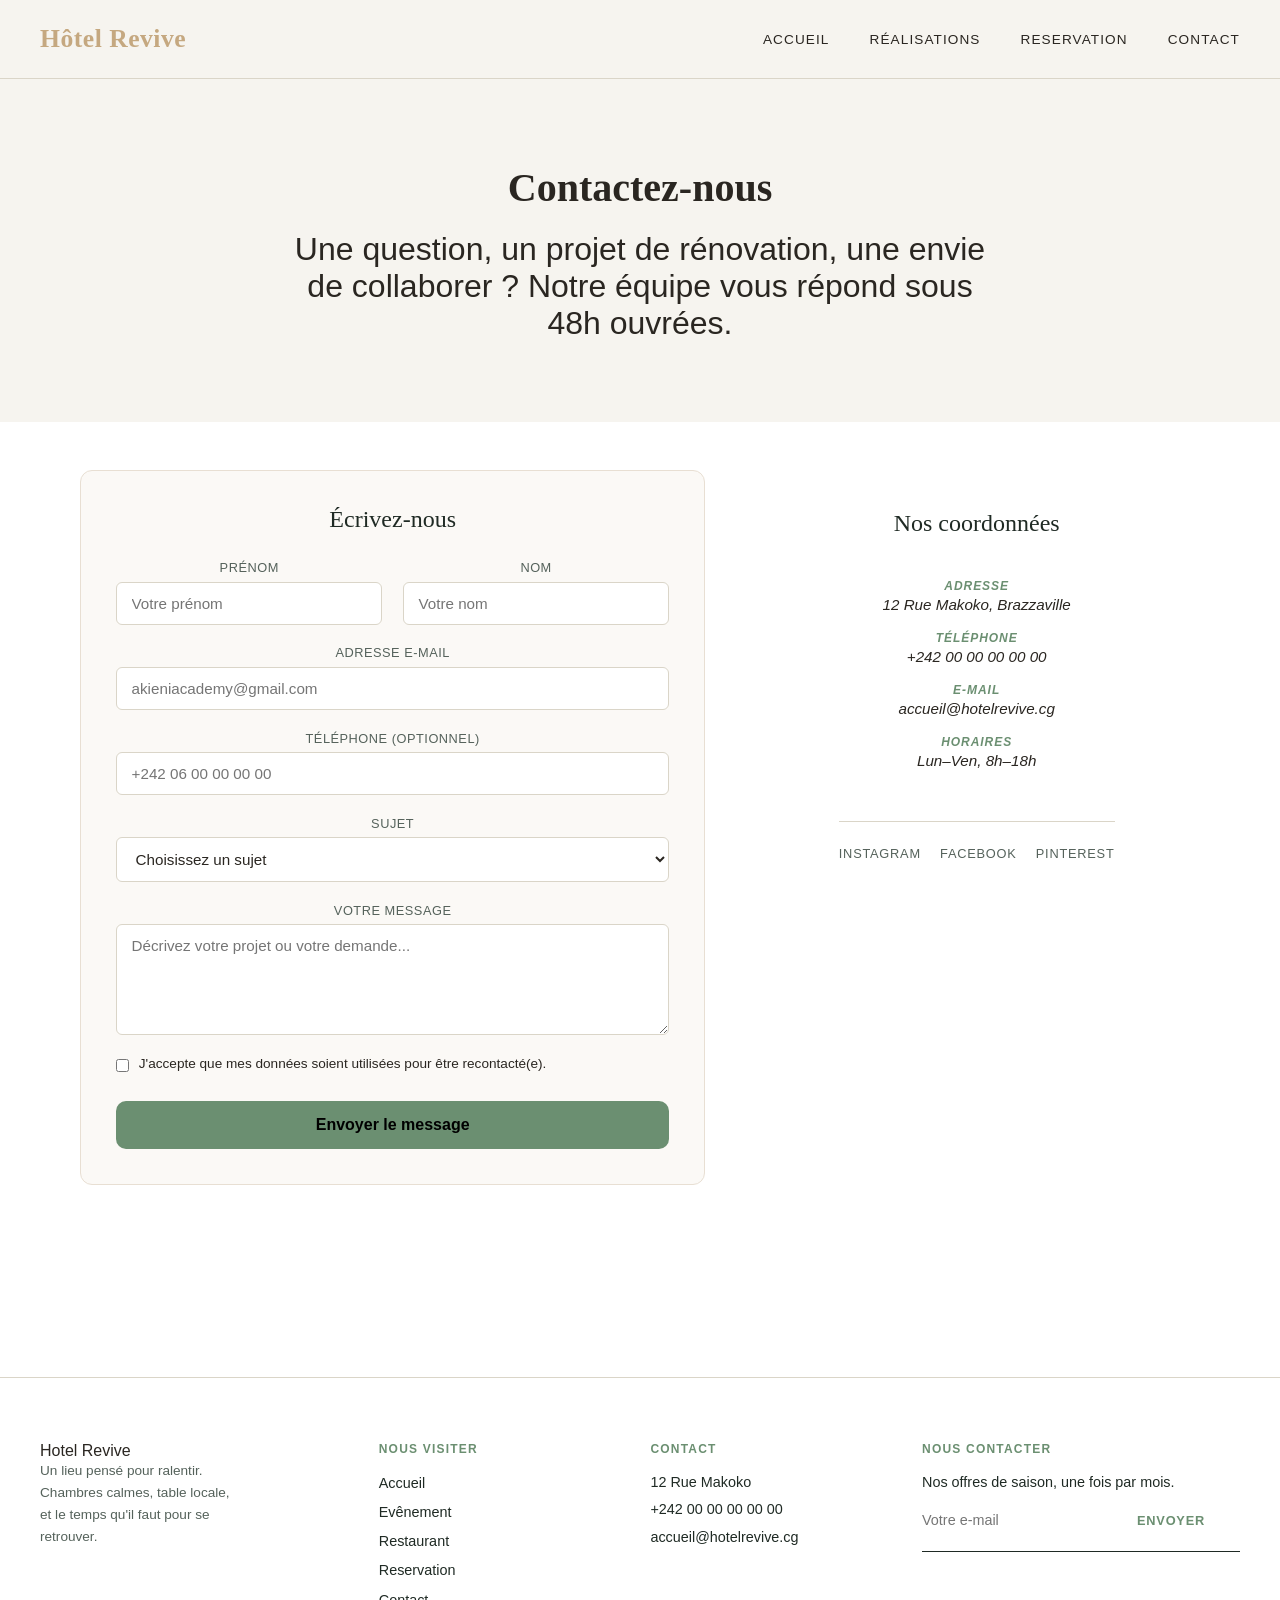
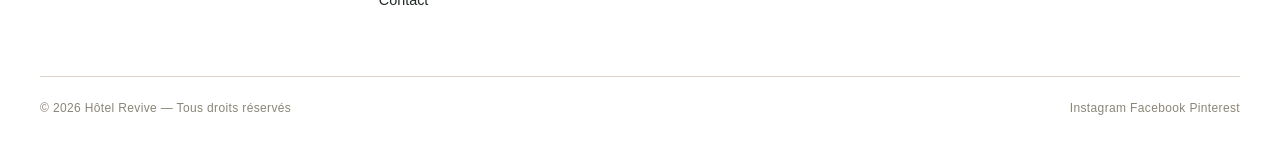
==== contact.html @ 2cbf06be "Envoie de la partie contact" ====
<!DOCTYPE html>
<html lang="fr">
<head>
    <meta charset="UTF-8">
    <meta name="viewport" content="width=device-width, initial-scale=1.0">
    <title>Contact — Hôtel Revive</title>
    <link rel="preconnect" href="https://fonts.googleapis.com">
    <link rel="preconnect" href="https://fonts.gstatic.com" crossorigin>
    <link href="https://fonts.googleapis.com/css2?family=Poppins:ital,wght@0,100;0,200;0,300;0,400;0,500;0,600;0,700;0,800;0,900;1,100;1,200;1,300;1,400;1,500;1,600;1,700;1,800;1,900&display=swap" rel="stylesheet">

    <link href="style.css" rel="stylesheet">
</head>

<body>

<nav class="navbar">
    <a href="index.html" class="identite">Hôtel Revive</a>

    <ul class="nav-liens">
        <li><a href="index.html">Accueil</a></li>
        <li><a href="realisation.html">Réalisations</a></li>
        <li><a href="reservation.html">Reservation</a></li>
        <li><a href="contact.html" aria-current="page">Contact</a></li>
        <!-- aria-current="page" dit aux lecteurs d'écran ET à Google
             "c'est la page où on se trouve actuellement". Bonne pratique
             d'accessibilité trop souvent oubliée. -->
    </ul>
</nav>

<main>

    <header class="_header-real">
        <h1>Contactez-nous</h1>
        <p>
            Une question, un projet de rénovation, une envie de collaborer ?
            Notre équipe vous répond sous 48h ouvrées.
        </p>
    </header>

    <section class="contact-section">

        <!--  LE FORMULAIRE  -->

        <form class="contact-form" action="#" method="post" novalidate>
            <!-- action="#" : normalement l'URL du serveur qui traite le formulaire.
                 method="post" : les données du formulaire ne doivent Jamais
                 partir en GET (elles apparaîtraient dans l'URL, donc dans
                 l'historique du navigateur donc mauvais pour la sécurité/vie privée).
                 novalidate : on désactive la validation par défaut du navigateur
                 -->

            <h2>Écrivez-nous</h2>

            <div class="champ champ-double">
                <div class="champ">
                    <label for="prenom">Prénom</label>
                    <input
                        type="text"
                        id="prenom"
                        name="prenom"
                        placeholder="Votre prénom"
                        required
                        autocomplete="given-name">
                    <!-- autocomplete="given-name" : le navigateur peut
                         pré-remplir ce champ automatiquement.-->
                </div>

                <div class="champ">
                    <label for="nom">Nom</label>
                    <input
                        type="text"
                        id="nom"
                        name="nom"
                        placeholder="Votre nom"
                        required
                        autocomplete="family-name">
                </div>
            </div>

            <div class="champ">
                <label for="email">Adresse e-mail</label>
                <input
                    type="email"
                    id="email"
                    name="email"
                    placeholder="akieniacademy@gmail.com"
                    required
                    autocomplete="email">
            </div>

            <div class="champ">
                <label for="telephone">Téléphone (optionnel)</label>
                <input
                    type="tel"
                    id="telephone"
                    name="telephone"
                    placeholder="+242 06 00 00 00 00"
                    autocomplete="tel">
                <!-- Pas de "required" ici : on ne rend obligatoire QUE
                     ce qui est vraiment indispensable. Un formulaire trop
                     exigeant fait fuir les visiteurs (mauvaise UX/conversion). -->
            </div>

            <div class="champ">
                <label for="sujet">Sujet</label>
                <select id="sujet" name="sujet" required>
                    <option value="" disabled selected>Choisissez un sujet</option>
                    <option value="renovation">Projet de rénovation</option>
                    <option value="design">Design &amp; architecture</option>
                    <option value="marketing">Marketing &amp; digitalisation</option>
                    <option value="autre">Autre demande</option>
                </select>
            </div>

            <div class="champ">
                <label for="message">Votre message</label>
                <textarea
                    id="message"
                    name="message"
                    rows="5"
                    placeholder="Décrivez votre projet ou votre demande..."
                    required></textarea>
                    <!-- textarea pour remplir un texte relativement long au lieu d'un simple input-->
            </div>

            <div class="champ champ-checkbox">
                <input type="checkbox" id="rgpd" name="rgpd" required>
                <label for="rgpd">
                    J'accepte que mes données soient utilisées pour être recontacté(e).
                </label>
                <!-- Case à cocher pour le consentement RGPD (protection des
                     données). Bonne pratique légale/éthique dès qu'un
                     formulaire collecte des données personnelles. -->
            </div>

            <button type="submit">Envoyer le message</button>
        </form>

        <!--  LES COORDONNÉES  -->
        <!-- <aside> = contenu "à côté" du contenu principal, lié mais pas indispensable à la compréhension du formulaire. Ici : coordonnées, horaires, réseaux sociaux. -->
        <aside class="contact-infos">
            <h2>Nos coordonnées</h2>

            <!-- <address> est LA balise sémantique pour des coordonnée de contact (adresse postale, téléphone, email). elle aide le SEO local et l'accessibilité. -->
            <address>
                <ul class="liste-infos">
                    <li>
                        <strong>Adresse</strong>
                        <span>12 Rue Makoko, Brazzaville</span>
                    </li>
                    <li>
                        <strong>Téléphone</strong>
                        <a href="tel:+24200000000">+242 00 00 00 00 00</a>
                    </li>
                    <li>
                        <strong>E-mail</strong>
                        <a href="mailto:accueil@hotelrevive.cg">accueil@hotelrevive.cg</a>
                    </li>
                    <li>
                        <strong>Horaires</strong>
                        <span>Lun–Ven, 8h–18h</span>
                    </li>
                </ul>
            </address>

            <div class="socials-contact">
                <a href="#">Instagram</a>
                <a href="#">Facebook</a>
                <a href="#">Pinterest</a>
            </div>
        </aside>

    </section>

</main>

<footer>
    <div class="footer-grid">
        <div class="footer-identite">
            <a href="index.html" class="idendite">Hotel Revive</a>
            <p>Un lieu pensé pour ralentir. Chambres calmes, table locale, et le temps qu'il faut pour se retrouver.</p>
        </div>

        <div class="footer-column">
            <h4>Nous visiter</h4>
            <ul>
                <li><a href="index.html">Accueil</a></li>
                <li><a href="#">Evênement</a></li>
                <li><a href="#">Restaurant</a></li>
                <li><a href="reservation.html">Reservation</a></li>
                <li><a href="contact.html">Contact</a></li>
            </ul>
        </div>

        <div class="footer-column">
            <h4>Contact</h4>
            <ul>
                <li><p>12 Rue Makoko</p></li>
                <li><p>+242 00 00 00 00 00</p></li>
                <li><a href="mailto:accueil@hotelrevive.cg">accueil@hotelrevive.cg</a></li>
            </ul>
        </div>

        <div class="footer-column">
            <h4>Nous contacter</h4>
            <p>Nos offres de saison, une fois par mois.</p>
            <form class="footer-form">
                <input type="email" placeholder="Votre e-mail">
                <button type="submit">Envoyer</button>
            </form>
        </div>
    </div>

    <div class="footer-bottom">
        <span>© 2026 Hôtel Revive — Tous droits réservés</span>
        <div class="socials">
            <a href="#">Instagram</a>
            <a href="#">Facebook</a>
            <a href="#">Pinterest</a>
        </div>
    </div>
</footer>

</body>
</html>
---- style.css ----
*{ 
    margin:0; padding:0; 
    box-sizing:border-box; 
}

body{
    background: #FFFFFF;
    color: #2A2621;
    font-family: 'Helvetica Neue', sans-serif;
}

/* ==================  COLORATION DE TOUS LES LIENS =====================*/

a{
    color: inherit; 
    text-decoration: none;
}

/* ======================== GESTION DU NAVBAR ========================== */

.navbar{
    display:flex;
    align-items:center;
    justify-content:space-between;
    padding: 1.5rem 2.5rem;
    border-bottom: 1px solid #DAD5C8;
    position: sticky;
    top: 0;
    background: #F6F4EF;
    z-index: 10;
}

.identite{
    color: #C5A880;
    font-family: 'Georgia', serif;
    font-size: 1.6rem;
    font-weight: 600;
    letter-spacing: 0.02em;
}

.identite span{
    color: #6B8F71; 
}

.nav-liens{
    display:flex;
    gap: 2.5rem;
    list-style:none;
}

.nav-liens a{
    font-size: 0.85rem;
    letter-spacing: 0.08em;
    text-transform: uppercase;
    position: relative;
    padding-bottom: 4px;
}

/* ================= GESTION DU FOOTER ========================= */

footer{
    border-top: 1px solid #DAD5C8;
    padding: 4rem 2.5rem 2rem;
    margin-top: 6rem;
}

.footer-grid{
    display:grid;
    grid-template-columns: 1.3fr 1fr 1fr 1.2fr;
    gap: 3rem;
    max-width: 1200px;
    margin: 0 auto;
}

.footer-identite .identite{
    display:block; 
    margin-bottom: 1rem;
}

.footer-identite p{
    font-size: 0.85rem;
    color: #55625B;
    line-height: 1.6;
    max-width: 26ch;
}

.footer-column h4{
    font-size: 0.75rem;
    letter-spacing: 0.1em;
    text-transform: uppercase;
    color: #6B8F71;
    margin-bottom: 1.1rem;
}

.footer-column ul{ 
    list-style:none; 
}

.footer-column li{ 
    margin-bottom: 0.7rem; 
}

.footer-column a, .footer-column p{
    font-size: 0.9rem;
    color: #1F2A24;
}

.footer-form{
    display:flex;
    border-bottom: 1px solid #1F2A24;
    padding-bottom: 0.5rem;
    margin-top: 0.5rem;
}

.footer-form input{
    flex:1;
    border:none;
    background:none;
    font-family:'Helvetica Neue', sans-serif;
    font-size: 0.9rem;
    outline:none;   
}

.footer-form button{
    background:none;
    border:none;
    font-size: 0.8rem;
    letter-spacing: 0.06em;
    text-transform: uppercase;
    color: #6B8F71;
    cursor:pointer;
}

.footer-bottom{
    max-width: 1200px;
    margin: 3.5rem auto 0;
    padding-top: 1.5rem;
    border-top: 1px solid #DAD5C8;
    display:flex;
    justify-content:space-between;
    align-items:center;
    font-size: 0.75rem;
    color: #8A8577;
    letter-spacing: 0.03em;
}

/*======================. CSS DU FICHIER REALISATION. =========================*/

* {
    margin: 0;
    padding: 0;
    box-sizing: border-box;
}

/* HEADER */

._header-real {
  background-color: #F6F4EF;
  padding: 80px 20px;
  text-align: center;
}

._header-real h1 {
    margin-top: 0.3rem;
    font-family: Georgia, 'Times New Roman', Times, serif;
    font-size: 2.5rem;
    margin-bottom: 20px;
}

._header-real p {
    font-family: 'Lucida Sans', 'Lucida Sans Regular', 'Lucida Grande', 'Lucida Sans Unicode', Geneva, Verdana, sans-serif;
    max-width: 700px;
    margin: 0 auto;
}

/* CARTES PROJETS */
.conteneur_cartes {
    display: flex;
    justify-content: space-between;
    gap: 20px;
    flex-wrap: wrap;
    padding: 40px 20px;
}

.carte {
    flex: 1 1 300px;
    display: flex;
    flex-direction: column;
    justify-content: space-between;
    border-radius: 15px;
    background-color: #FBF9F6;
    padding: 20px;
    height: 300px;
    box-shadow: var(--shadow-card);
    transition: var(--transition-scale);
}

.carte h3 {
    font-family: "Georgia", "Playfair Display", serif;
    margin-bottom: 10px;
}

button {
  background-color: #C5A880;
  color: #FFFFFF;
  border: none;
  padding: 12px 20px;
  border-radius: 4px;
  width: 100%;
  cursor: pointer;
  font-family: "Helvetica Neue", "Inter", "Montserrat", sans-serif;;
}

button:hover {
  background-color: #2A2621;
}

/* COMMENTAIRES CLIENTS */
aside {
  display: flex;
  justify-content: center;
  align-items: center;
  flex-direction: column;
  gap: 20px;
  padding: 40px 20px;
}
.aside{
    display: flex;
  justify-content: space-between;
  gap: 20px;
}

.retour_client {
  display: flex;
  flex-wrap:wrap;
  gap:20px;
  background-color: #FBF9F6;
  border: 1px solid #E8DFD3;
  border-radius: 10px;
  padding: 15px;
  font-size: 0.9rem;
  box-shadow: var(--shadow-card);
  max-width: 200px;
}

/*. =================. Css de la page d'accueil ==================*/

*{
    margin:0; padding:0;
    box-sizing:border-box;
}

body{
    background: #FFFFFF;
    color: #2A2621;
    font-family: 'Helvetica Neue', sans-serif;
}

a{
    color: inherit;
    text-decoration: none;
}

/* ======================== NAVBAR ========================== */

.navbar{
    display:flex;
    align-items:center;
    justify-content:space-between;
    padding: 1.5rem 2.5rem;
    border-bottom: 1px solid #DAD5C8;
    position: sticky;
    top: 0;
    background: #F6F4EF;
    z-index: 10;
}

.identite{
    color: #C5A880;
    font-family: 'Georgia', serif;
    font-size: 1.6rem;
    font-weight: 600;
    letter-spacing: 0.02em;
}

.identite span{
    color: #6B8F71;
}

.nav-liens{
    display:flex;
    gap: 2.5rem;
    list-style:none;
}

.nav-liens a{
    font-size: 0.85rem;
    letter-spacing: 0.08em;
    text-transform: uppercase;
    position: relative;
    padding-bottom: 4px;
}

.nav-liens a::after{
    content:"";
    position:absolute;
    left:0; bottom:0;
    width:0%;
    height:1px;
    background:#6B8F71;
    transition: width 0.3s ease;
}

.nav-liens a:hover::after{
    width:100%;
}

.nav-cta{
    border: 1px solid #2A2621;
    padding: 0.55rem 1.3rem;
    font-size: 0.78rem;
    letter-spacing: 0.08em;
    text-transform: uppercase;
    transition: background 0.25s ease, color 0.25s ease;
}

.nav-cta:hover{
    background: #2A2621;
    color: #F6F4EF;
}

/* ======================== HERO ========================== */

.hero{
    position: relative;
    height: 88vh;
    min-height: 560px;
    display:flex;
    align-items:flex-end;
    overflow:hidden;
}

.hero img{
    position:absolute;
    top:0; left:0;
    width:100%; height:100%;
    object-fit: cover;
    filter: grayscale(15%);
}

.hero-contenu{
    position: relative;
    z-index: 2;
    padding: 0 2.5rem 4.5rem;
    max-width: 1200px;
    margin: 0 auto;
    width: 100%;
    color: #F6F4EF;
}

.hero-eyebrow{
    font-size: 0.78rem;
    letter-spacing: 0.18em;
    text-transform: uppercase;
    color: #C5A880;
    margin-bottom: 1.4rem;
    display:block;
}

.hero-contenu h1{
    font-family: 'Georgia', serif;
    font-weight: 400;
    font-size: clamp(2.4rem, 5vw, 4.2rem);
    line-height: 1.08;
    max-width: 15ch;
}

.hero-contenu h1 em{
    font-style: italic;
    color: #C5A880;
}

.hero-sous{
    margin-top: 1.6rem;
    font-size: 1.02rem;
    max-width: 42ch;
    color: #DAD5C8;
    line-height: 1.6;
}

.hero-actions{
    margin-top: 2.3rem;
    display:flex;
    gap: 1.2rem;
    align-items:center;
}

.btn-primaire{
    background: #C5A880;
    color: #1F2A24;
    padding: 0.85rem 1.8rem;
    font-size: 0.82rem;
    letter-spacing: 0.08em;
    text-transform: uppercase;
    transition: background 0.25s ease;
}

.btn-primaire:hover{
    background: #DAD5C8;
}

.btn-secondaire{
    font-size: 0.82rem;
    letter-spacing: 0.06em;
    text-transform: uppercase;
    border-bottom: 1px solid rgba(246,244,239,0.5);
    padding-bottom: 3px;
}

/* ======================== SECTIONS COMMUNES ========================== */

section{
    padding: 6.5rem 2.5rem;
    max-width: 1200px;
    margin: 0 auto;
}

.section-eyebrow{
    font-size: 0.75rem;
    letter-spacing: 0.14em;
    text-transform: uppercase;
    color: #6B8F71;
    margin-bottom: 1rem;
    display:block;
}

.section-titre{
    font-family: 'Georgia', serif;
    font-weight: 400;
    font-size: clamp(1.8rem, 3vw, 2.6rem);
    max-width: 22ch;
    line-height: 1.2;
}

/* ======================== APPROCHE (processus) ========================== */

.approche-intro{
    display:flex;
    justify-content:space-between;
    align-items:flex-end;
    gap: 2rem;
    flex-wrap: wrap;
    margin-bottom: 4rem;
}

.approche-intro p{
    max-width: 34ch;
    font-size: 0.95rem;
    color: #55625B;
    line-height: 1.7;
}

.etapes{
    display:grid;
    grid-template-columns: repeat(3, 1fr);
    gap: 0;
    border-top: 1px solid #DAD5C8;
}

.etape{
    padding: 2.6rem 2rem 2.6rem 0;
    border-right: 1px solid #DAD5C8;
}

.etape:last-child{
    border-right:none;
}

.etape-num{
    font-family:'Georgia', serif;
    font-size: 0.85rem;
    color: #C5A880;
    letter-spacing: 0.05em;
}

.etape h3{
    font-family:'Georgia', serif;
    font-weight: 400;
    font-size: 1.35rem;
    margin: 1.1rem 0 0.9rem;
}

.etape p{
    font-size: 0.9rem;
    color: #55625B;
    line-height: 1.65;
    max-width: 30ch;
}

/* ======================== AVANT / APRÈS ========================== */

.avant-apres{
    background: #F6F4EF;
}

.aa-tete{
    display:flex;
    justify-content:space-between;
    align-items:flex-end;
    flex-wrap: wrap;
    gap: 1.5rem;
    margin-bottom: 3.2rem;
}

.aa-grille{
    display:grid;
    grid-template-columns: 1.15fr 0.85fr;
    gap: 1.5rem;
    align-items:stretch;
}

.aa-image{
    position:relative;
    overflow:hidden;
    min-height: 420px;
}

.aa-image img{
    width:100%; height:100%;
    object-fit:cover;
    display:block;
    filter: grayscale(10%);
}

.aa-tag{
    position:absolute;
    top: 1.3rem; left: 1.3rem;
    background: rgba(246,244,239,0.92);
    color:#1F2A24;
    font-size: 0.72rem;
    letter-spacing: 0.1em;
    text-transform: uppercase;
    padding: 0.4rem 0.9rem;
}

.aa-detail{
    display:flex;
    flex-direction:column;
    justify-content:space-between;
    padding: 2.4rem;
    border: 1px solid #DAD5C8;
    background:#FFFFFF;
}

.aa-detail h3{
    font-family:'Georgia', serif;
    font-weight:400;
    font-size:1.5rem;
    line-height:1.3;
}

.aa-detail p{
    font-size: 0.92rem;
    color:#55625B;
    line-height:1.7;
    margin-top:1.2rem;
}

.aa-stats{
    display:flex;
    gap: 2.2rem;
    margin-top: 2.4rem;
    border-top: 1px solid #DAD5C8;
    padding-top: 1.6rem;
}

.aa-stats div span{
    display:block;
    font-family:'Georgia', serif;
    font-size: 1.6rem;
    color:#6B8F71;
}

.aa-stats div small{
    font-size: 0.72rem;
    letter-spacing: 0.06em;
    text-transform: uppercase;
    color:#8A8577;
}

/* ======================== CITATION ========================== */

.citation{
    text-align:center;
    max-width: 780px;
}

.citation blockquote{
    font-family:'Georgia', serif;
    font-style: italic;
    font-size: clamp(1.3rem, 2.4vw, 1.9rem);
    line-height: 1.5;
    color:#2A2621;
}

.citation cite{
    display:block;
    margin-top: 1.6rem;
    font-style: normal;
    font-size: 0.8rem;
    letter-spacing: 0.06em;
    text-transform: uppercase;
    color:#8A8577;
}

/* ======================== RESPONSIVE ========================== */

@media (max-width: 900px){
    .nav-liens{ display:none; }
    .etapes{ grid-template-columns: 1fr; }
    .etape{ border-right:none; border-bottom:1px solid #DAD5C8; }
    .etape:last-child{ border-bottom:none; }
    .aa-grille{ grid-template-columns: 1fr; }
    .aa-image{ min-height: 300px; }
    .footer-grid{ grid-template-columns: 1fr 1fr; }
    .footer-identite{ grid-column: 1 / -1; }
    .cta-inner{ text-align:center; justify-content:center; }
}

@media (max-width: 560px){
    .footer-grid{ grid-template-columns: 1fr; }
    section{ padding: 4.5rem 1.5rem; }
    .navbar{ padding: 1.2rem 1.5rem; }
}

@media (prefers-reduced-motion: reduce){
    *{ transition: none !important; }
}

/*============ MEDIA QUERIES. ======================*/



*{ 
    margin:0; padding:0; 
    box-sizing:border-box; 
}

body{
    background:white;
    color: #2A2621;
    font-family: 'Helvetica Neue', sans-serif;
}

/* ==================  COLORATION DE TOUS LES LIENS =====================*/

a{
    color: inherit; 
    text-decoration: none;
}

  /* ======================== GESTION DU NAVBAR ========================== */

.navbar{
    display:flex;
    align-items:center;
    justify-content:space-between;
    padding: 1.5rem 2.5rem;
    border-bottom: 1px solid #DAD5C8;
    position: sticky;
    top: 0;
    background: #F6F4EF;
    z-index: 10;
}

.identite{
    color: #C5A880;
    font-family: 'Georgia', serif;
    font-size: 1.6rem;
    font-weight: 600;
    letter-spacing: 0.02em;
}

.identite span{
    color: #6B8F71; 
}

.nav-liens{
    display:flex;
    gap: 2.5rem;
    list-style:none;
}

.nav-liens a{
    font-size: 0.85rem;
    letter-spacing: 0.08em;
    text-transform: uppercase;
    position: relative;
    padding-bottom: 4px;
}


.home{
    background-image: url('images/1.jpg');
    background-size: cover;
    background-position: center;
    height: 90vh;
    display: flex;
    align-items: center;
    justify-content: center;
    flex-direction: column;
    
}
.home h1{
  display: inline-block;
    font-size: 3rem;
    color: #FFFFFF;
    text-shadow: 2px 2px 4px rgba(0, 0, 0, 0.5);
    margin: 0;
    padding: 0;
    font-family: 'poppins', sans-serif;
    justify-content: center;
    
}
button{
    background: #6B8F71;
    color: #000;
    border: none;
    padding: 15px 35px;
    font-size: 16px;
    font-weight: bold;
    cursor: pointer;
    transition: 0.3s;
    border-radius: 10px;

}
.home-button{
    margin-top: 2rem;
}

.home p{
    font-size: 1.2rem;
    color: #FFFFFF;
    margin-top: 1rem;
    margin-bottom: 2rem;
}
.page-title{
    background: rgb(0, 0, 0.4);
    text-align: center;
    padding: 40px 20px;
    border-radius: 10px;
    font-size: 2rem;
    margin: auto 0;
    font-family: 'poppins', sans-serif;
    color: #6B8F71;
   line-height: normal;
}
main{
    text-align: center;
    font-size: 2rem;
    margin: auto 0;
}
.design {
  display: grid;
  grid-template-columns: repeat(2, 1fr 1fr);
  gap: 20px;
  margin-top: 30px;
  margin-bottom: 50px;

}
.design  img {
  width: 100%;
  height: auto;
  border-radius: 8px;
  box-shadow: 0 4px 8px rgba(0, 0, 0, 0.1);
  object-fit: cover;
  margin-bottom: 10px;
  
}
.dile{
  width: 30%;
  margin: 0 auto;
  height: auto;
  border-radius: 18px;
  box-shadow: 0 4px 18px rgba(0, 0, 0, 0.1);
margin: 30px auto;
display: block;

}
.service {
  
}
.service h2, h2 ,h3{
    font-size: 36px;
    color: #6B8F71;
    font-family: 'poppins', sans-serif;
    margin-bottom: 15px;
    font-weight: 700;
    text-align: center;
    font-size: 2rem;
    margin: auto 0;
    font-family: 'poppins', sans-serif;
    color: #6B8F71;
   line-height: normal;
}
.service p{
    font-size: 1.2rem;
    color: black;
    margin-top: 1rem;
    margin-bottom: 2rem;
}
.service p h2 + p{
    font-size: 18px;
    color: #6B8F71;
    font-family: 'poppins', sans-serif;
    margin-bottom: 15px;
    font-weight: 700;
    text-align: center;
}

  



/* ================= GESTION DU FOOTER ========================= */

footer{
    border-top: 1px solid #DAD5C8;
    padding: 4rem 2.5rem 2rem;
    margin-top: 6rem;
}

.footer-grid{
    display:grid;
    grid-template-columns: 1.3fr 1fr 1fr 1.2fr;
    gap: 3rem;
    max-width: 1200px;
    margin: 0 auto;
}

.footer-identite .identite{
    display:block; 
    margin-bottom: 1rem;
}

.footer-identite p{
    font-size: 0.85rem;
    color: #55625B;
    line-height: 1.6;
    max-width: 26ch;
}

.footer-column h4{
    font-size: 0.75rem;
    letter-spacing: 0.1em;
    text-transform: uppercase;
    color: #6B8F71;
    margin-bottom: 1.1rem;
}

.footer-column ul{ 
    list-style:none; 
}

.footer-column li{ 
    margin-bottom: 0.7rem; 
}

.footer-column a, .footer-column p{
    font-size: 0.9rem;
    color: #1F2A24;
}

.footer-form{
    display:flex;
    border-bottom: 1px solid #1F2A24;
    padding-bottom: 0.5rem;
    margin-top: 0.5rem;
}

.footer-form input{
    flex:1;
    border:none;
    background:none;
    font-family:'Helvetica Neue', sans-serif;
    font-size: 0.9rem;
    outline:none;   
}

.footer-form button{
    background:none;
    border:none;
    font-size: 0.8rem;
    letter-spacing: 0.06em;
    text-transform: uppercase;
    color: #6B8F71;
    cursor:pointer;
}

.footer-bottom{
    max-width: 1200px;
    margin: 3.5rem auto 0;
    padding-top: 1.5rem;
    border-top: 1px solid #DAD5C8;
    display:flex;
    justify-content:space-between;
    align-items:center;
    font-size: 0.75rem;
    color: #8A8577;
    letter-spacing: 0.03em;
}

/*============ MEDIA QUERIES. ======================*/





/*  Structure générale de la section : GRID  */
.contact-section{
    display: grid;
    grid-template-columns: 1.4fr 1fr;
    gap: 3rem;
    max-width: 1100px;
    margin: 0 auto;
    padding: 3rem 2.5rem 6rem;
    align-items: start;
}

/* Le formulaire  */
.contact-form{
    display: flex;
    flex-direction: column;
    gap: 1.3rem;
    background: #FBF9F6;
    border: 1px solid #E8DFD3;
    border-radius: 12px;
    padding: 2.2rem;
}

.contact-form h2{
    font-family: 'Georgia', serif;
    font-weight: 400;
    font-size: 1.5rem;
    color: #1F2A24;
    margin-bottom: 0.4rem;
}

.champ{
    display: flex;
    flex-direction: column;
    gap: 0.4rem;
}

.champ-double{
    display: grid;
    grid-template-columns: 1fr 1fr;
    gap: 1.3rem;
}

.champ label{
    font-size: 0.8rem;
    letter-spacing: 0.04em;
    text-transform: uppercase;
    color: #55625B;
}

.contact-form input[type="text"],
.contact-form input[type="email"],
.contact-form input[type="tel"],
.contact-form select,
.contact-form textarea{
    font-family: 'Helvetica Neue', sans-serif;
    font-size: 0.95rem;
    color: #2A2621;
    background: #FFFFFF;
    border: 1px solid #DAD5C8;
    border-radius: 6px;
    padding: 0.75rem 0.9rem;
    outline: none;
    transition: border-color 0.2s ease;
}

.contact-form textarea{
    resize: vertical;
}

.contact-form input:focus,
.contact-form select:focus,
.contact-form textarea:focus{
    border-color: #6B8F71;
}

.champ-checkbox{
    flex-direction: row;
    align-items: flex-start;
    gap: 0.6rem;
}

.champ-checkbox input{
    margin-top: 0.2rem;
}

.champ-checkbox label{
    text-transform: none;
    font-size: 0.85rem;
    color: #2A2621;
    letter-spacing: normal;
}

.contact-form button[type="submit"]{
    align-self: flex-start;
    margin-top: 0.5rem;
}

/*  Les coordonnées (aside) */
.contact-infos h2{
    font-family: 'Georgia', serif;
    font-weight: 400;
    font-size: 1.5rem;
    color: #1F2A24;
    margin-bottom: 1.4rem;
}

.liste-infos{
    list-style: none;
    display: flex;
    flex-direction: column;
    gap: 1.1rem;
}

.liste-infos li{
    display: flex;
    flex-direction: column;
    gap: 0.2rem;
}

.liste-infos strong{
    font-size: 0.75rem;
    letter-spacing: 0.08em;
    text-transform: uppercase;
    color: #6B8F71;
}

.liste-infos span,
.liste-infos a{
    font-size: 0.95rem;
    color: #2A2621;
}

.liste-infos a:hover{
    text-decoration: underline;
}

.socials-contact{
    display: flex;
    gap: 1.2rem;
    margin-top: 2rem;
    padding-top: 1.5rem;
    border-top: 1px solid #DAD5C8;
}

.socials-contact a{
    font-size: 0.8rem;
    letter-spacing: 0.06em;
    text-transform: uppercase;
    color: #55625B;
}

.socials-contact a:hover{
    color: #6B8F71;
}

/* 
   RESPONSIVE - page contact (3 paliers : ~375px, ~768px, ~1280px)
*/

@media (max-width: 768px){
    .contact-section{
        grid-template-columns: 1fr;
        padding: 2.5rem 1.5rem 4rem;
    }
    .champ-double{
        grid-template-columns: 1fr;
    }
}

@media (max-width: 480px){
    .contact-form{
        padding: 1.5rem;
    }
    ._header-real{
        padding: 60px 16px;
    }
    .contact-form button[type="submit"]{
        width: 100%;
        align-self: stretch;
    }
}

@media (min-width: 1280px){
    .contact-section{
        max-width: 1200px;
    }
}
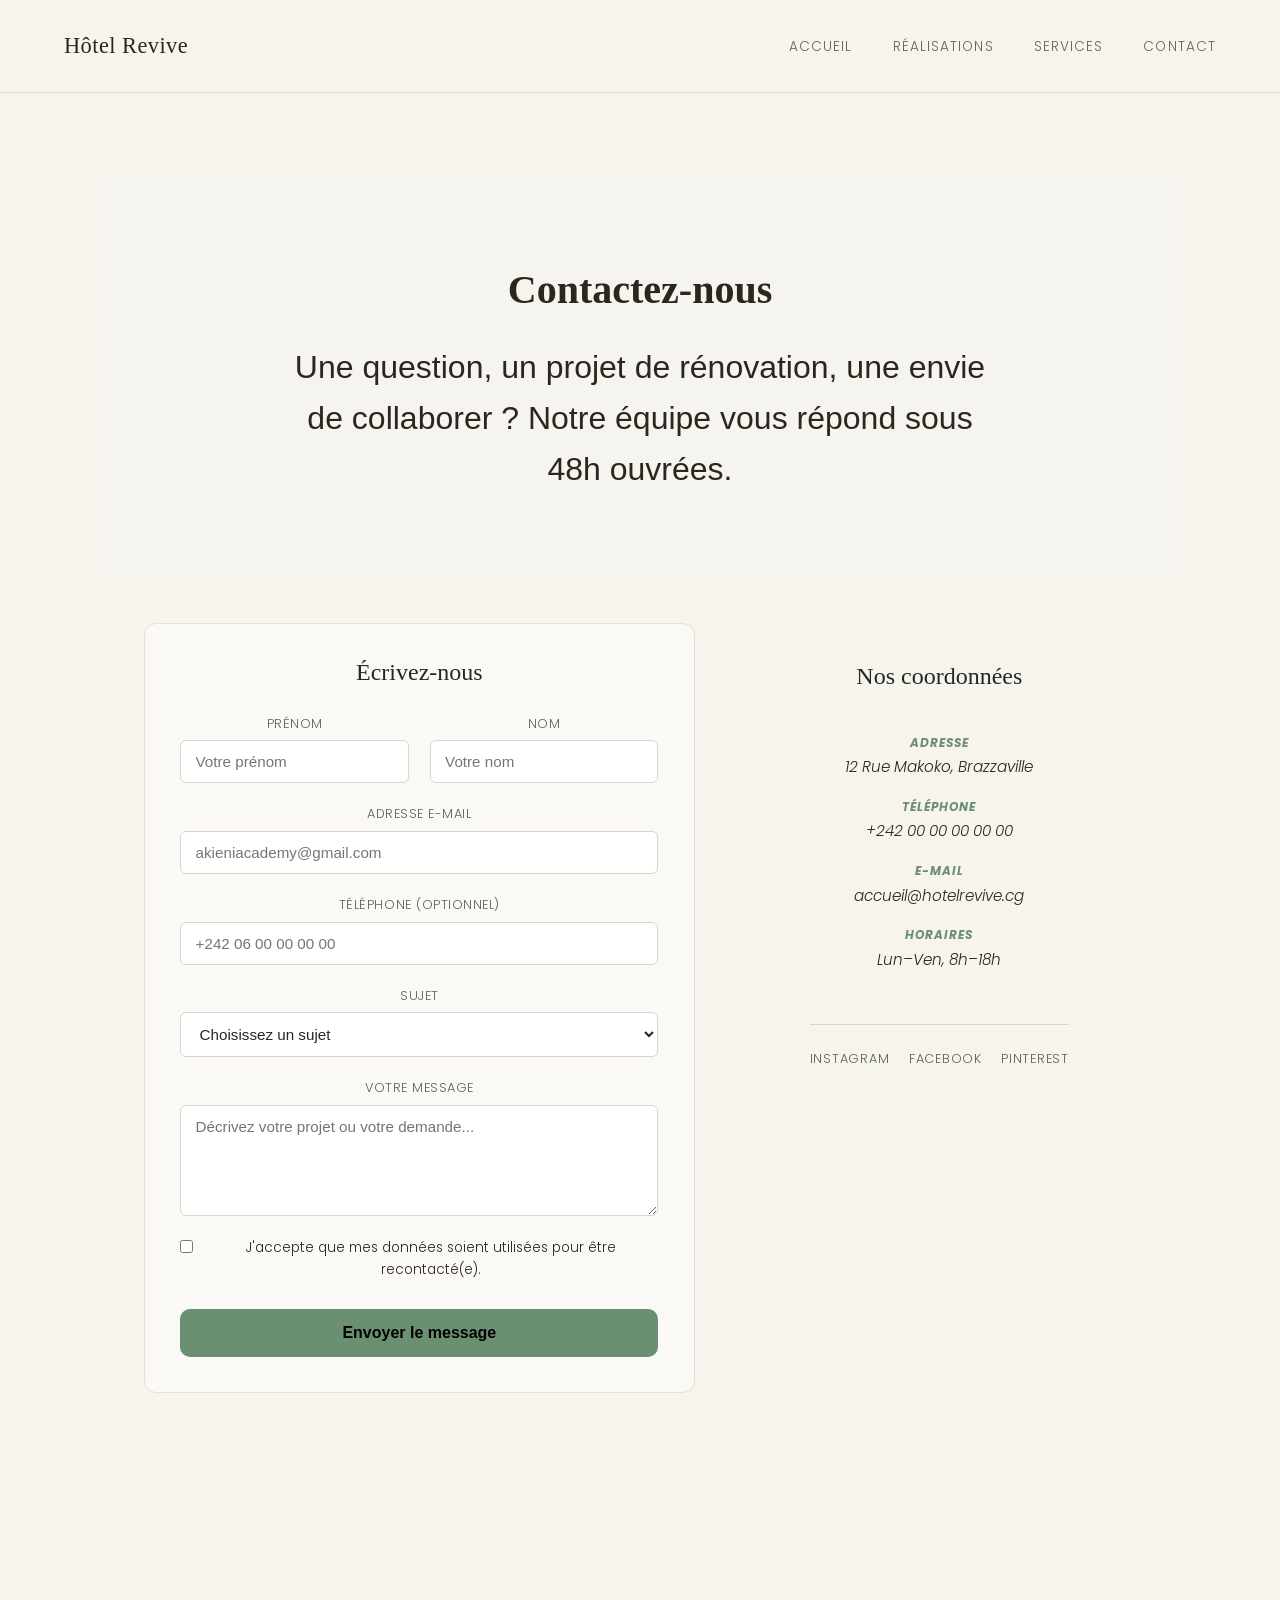
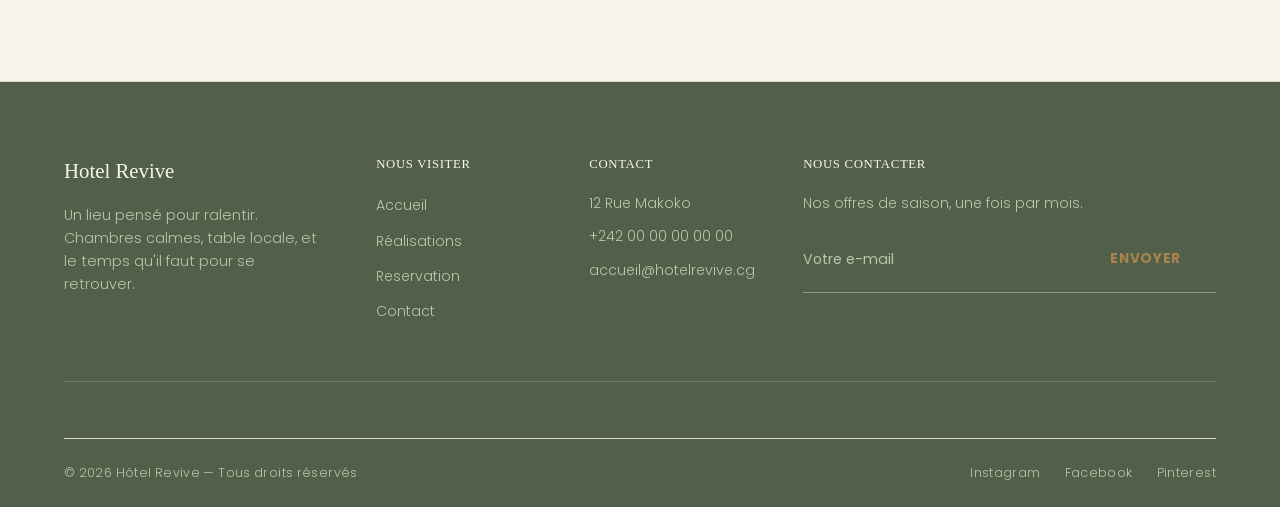
==== commit 68d90074: "finalisation et derniers ajustements" ====
--- a/contact.html
+++ b/contact.html
@@ -19,7 +19,7 @@
     <ul class="nav-liens">
         <li><a href="index.html">Accueil</a></li>
         <li><a href="realisation.html">Réalisations</a></li>
-        <li><a href="reservation.html">Reservation</a></li>
+        <li><a href="services.html">Services</a></li>
         <li><a href="contact.html" aria-current="page">Contact</a></li>
         <!-- aria-current="page" dit aux lecteurs d'écran ET à Google
              "c'est la page où on se trouve actuellement". Bonne pratique
@@ -185,9 +185,8 @@
             <h4>Nous visiter</h4>
             <ul>
                 <li><a href="index.html">Accueil</a></li>
-                <li><a href="#">Evênement</a></li>
-                <li><a href="#">Restaurant</a></li>
-                <li><a href="reservation.html">Reservation</a></li>
+                <li><a href="realisation.html">Réalisations</a></li>
+                <li><a href="services.html">Reservation</a></li>
                 <li><a href="contact.html">Contact</a></li>
             </ul>
         </div>
--- a/style.css
+++ b/style.css
@@ -817,10 +817,23 @@
     font-weight: 700;
     text-align: center;
 }
-
-  
-
-
+@media only screen and (min-width: 320px) and (max-width:480px) {
+    .design .dil{
+        width: 95%;
+    }
+}
+ 
+@media only screen and (min-width: 480px), (orientation: portrait) {
+  .page-title{
+      width:270px;}
+}
+@media only screen and (min-width: 768px) and (max-width:1024px) and (orientation:landscape) {
+.page-tetle, .descrip{
+    float:left;
+    width:20rem;}
+    .descrip{
+        text-align: left;}
+}
 
 /* ================= GESTION DU FOOTER ========================= */
 
@@ -911,10 +924,6 @@
 }
 
 /*============ MEDIA QUERIES. ======================*/
-
-
-
-
 
 /*  Structure générale de la section : GRID  */
 .contact-section{
@@ -1103,3 +1112,385 @@
         max-width: 1200px;
     }
 }
+
+/*  ======================  STYLISATION DE LA PAGES SERVICES  =========================*/
+
+/* ==========================================================================
+   HÔTEL REVIVE — Feuille de style
+   Palette : pierre & sauge, ambiance hôtellerie minimaliste
+   ========================================================================== */
+
+@import url('https://fonts.googleapis.com/css2?family=Fraunces:opsz,wght@9..144,300;9..144,400;9..144,500;9..144,600&display=swap');
+
+:root {
+    /* Tons pierre */
+    --stone-50:  #F7F4EE;
+    --stone-100: #EFEAE0;
+    --stone-200: #E2DACB;
+    --stone-400: #B6AA93;
+    --stone-700: #6E6552;
+    --stone-900: #2B271F;
+
+    /* Tons sauge */
+    --sage-100: #E6EAE0;
+    --sage-300: #B9C5AC;
+    --sage-500: #7C8F6C;
+    --sage-700: #52604A;
+
+    /* Accent chaleureux */
+    --brass: #A8834F;
+
+    /* Typo */
+    --font-display: 'Fraunces', serif;
+    --font-body: 'Poppins', sans-serif;
+
+    /* Rythme */
+    --radius: 4px;
+    --gap: 1.5rem;
+}
+
+* { box-sizing: border-box; margin: 0; padding: 0; }
+
+body {
+    background-color: var(--stone-50);
+    color: var(--stone-900);
+    font-family: var(--font-body);
+    font-weight: 300;
+    line-height: 1.6;
+}
+
+img { display: block; max-width: 100%; height: auto; }
+a { text-decoration: none; color: inherit; }
+ul { list-style: none; }
+
+/* ==========================================================================
+   NAVIGATION
+   ========================================================================== */
+
+.navbar {
+    display: flex;
+    justify-content: space-between;
+    align-items: center;
+    padding: 1.75rem 4rem;
+    background-color: var(--stone-50);
+    border-bottom: 1px solid var(--stone-200);
+}
+
+.identite {
+    font-family: var(--font-display);
+    font-size: 1.4rem;
+    font-weight: 500;
+    letter-spacing: 0.02em;
+    color: var(--stone-900);
+}
+
+.nav-liens {
+    display: flex;
+    gap: 2.5rem;
+}
+
+.nav-liens a {
+    font-size: 0.85rem;
+    letter-spacing: 0.08em;
+    text-transform: uppercase;
+    color: var(--stone-700);
+    position: relative;
+    padding-bottom: 4px;
+    transition: color 0.3s ease;
+}
+
+.nav-liens a::after {
+    content: "";
+    position: absolute;
+    left: 0;
+    bottom: 0;
+    width: 0;
+    height: 1px;
+    background-color: var(--sage-700);
+    transition: width 0.3s ease;
+}
+
+.nav-liens a:hover {
+    color: var(--sage-700);
+}
+
+.nav-liens a:hover::after {
+    width: 100%;
+}
+
+/* ==========================================================================
+   MAIN / SECTIONS "SERVICE"
+   ========================================================================== */
+
+main {
+    max-width: 1200px;
+    margin: 0 auto;
+    padding: 5rem 4rem 6rem;
+}
+
+.service {
+    margin-bottom: 5.5rem;
+}
+
+.service h2 {
+    font-family: var(--font-display);
+    font-size: 2.4rem;
+    font-weight: 500;
+    color: var(--stone-900);
+    margin-bottom: 0.6rem;
+}
+
+.service > p {
+    font-size: 1rem;
+    color: var(--stone-700);
+    max-width: 42ch;
+    margin-bottom: 2.5rem;
+}
+
+/* ==========================================================================
+   GRILLE DE SERVICES (bento)
+   ========================================================================== */
+
+.our-services.grid {
+    display: grid;
+    grid-template-columns: repeat(4, 1fr);
+    gap: var(--gap);
+    margin-bottom: 3.5rem;
+}
+
+.services-item {
+    position: relative;
+    overflow: hidden;
+    border-radius: var(--radius);
+    aspect-ratio: 3 / 4;
+    background-color: var(--stone-200);
+}
+
+.services-item.col-span-4 {
+    grid-column: span 4;
+    aspect-ratio: 16 / 6;
+}
+
+.services-item img {
+    width: 100%;
+    height: 100%;
+    object-fit: cover;
+    transition: transform 0.6s ease;
+}
+
+.hoverlay .services-item:hover img {
+    transform: scale(1.06);
+}
+
+.services-item .overlay {
+    position: absolute;
+    inset: 0;
+    display: flex;
+    flex-direction: column;
+    justify-content: flex-end;
+    padding: 1.5rem;
+    background: linear-gradient(180deg, rgba(43, 39, 31, 0) 40%, rgba(43, 39, 31, 0.75) 100%);
+}
+
+.services-item .overlay h3 {
+    font-family: var(--font-display);
+    font-size: 1.3rem;
+    font-weight: 500;
+    color: var(--stone-50);
+    margin-bottom: 0.2rem;
+}
+
+.services-item .overlay p {
+    font-size: 0.85rem;
+    color: var(--sage-100);
+}
+
+/* ==========================================================================
+   RÉNOVATION / SOUS-SECTIONS
+   ========================================================================== */
+
+.renovation h3,
+.service h3 {
+    font-family: var(--font-display);
+    font-size: 1.5rem;
+    font-weight: 500;
+    color: var(--stone-900);
+    margin-top: 2.5rem;
+    margin-bottom: 0.4rem;
+    padding-top: 1.5rem;
+    border-top: 1px solid var(--stone-200);
+}
+
+.renovation > p,
+.service > .design + h3 + p,
+.service h3 + p {
+    font-size: 0.95rem;
+    color: var(--stone-700);
+    max-width: 48ch;
+    margin-bottom: 1.75rem;
+}
+
+.design {
+    display: grid;
+    grid-template-columns: repeat(4, 1fr);
+    gap: 1rem;
+    margin-bottom: 0.5rem;
+}
+
+.design img {
+    aspect-ratio: 1 / 1;
+    object-fit: cover;
+    border-radius: var(--radius);
+    filter: saturate(0.92);
+    transition: filter 0.4s ease, transform 0.4s ease;
+}
+
+.design img:hover {
+    filter: saturate(1);
+    transform: translateY(-4px);
+}
+
+.design img.dil {
+    aspect-ratio: 4 / 3;
+}
+
+/* ==========================================================================
+   FOOTER
+   ========================================================================== */
+
+footer {
+    background-color: var(--sage-700);
+    color: var(--sage-100);
+    padding: 4.5rem 4rem 0;
+}
+
+.footer-grid {
+    display: grid;
+    grid-template-columns: 1.6fr 1fr 1fr 1.2fr;
+    gap: 3rem;
+    padding-bottom: 3rem;
+    border-bottom: 1px solid rgba(230, 234, 224, 0.2);
+}
+
+.footer-identite .idendite {
+    font-family: var(--font-display);
+    font-size: 1.3rem;
+    font-weight: 500;
+    color: var(--stone-50);
+    display: inline-block;
+    margin-bottom: 1rem;
+}
+
+.footer-identite p {
+    font-size: 0.9rem;
+    color: var(--sage-300);
+    max-width: 34ch;
+}
+
+.footer-column h4 {
+    font-family: var(--font-display);
+    font-size: 1rem;
+    font-weight: 500;
+    color: var(--stone-50);
+    margin-bottom: 1.1rem;
+    text-transform: uppercase;
+    letter-spacing: 0.05em;
+    font-size: 0.8rem;
+}
+
+.footer-column ul li {
+    margin-bottom: 0.6rem;
+}
+
+.footer-column a,
+.footer-column p {
+    font-size: 0.88rem;
+    color: var(--sage-300);
+    transition: color 0.3s ease;
+}
+
+.footer-column a:hover {
+    color: var(--brass);
+}
+
+.footer-form {
+    display: flex;
+    margin-top: 1.2rem;
+    border-bottom: 1px solid rgba(230, 234, 224, 0.4);
+    padding-bottom: 0.5rem;
+}
+
+.footer-form input {
+    flex: 1;
+    background: transparent;
+    border: none;
+    color: var(--stone-50);
+    font-family: var(--font-body);
+    font-size: 0.88rem;
+    outline: none;
+}
+
+.footer-form input::placeholder {
+    color: var(--sage-300);
+}
+
+.footer-form button {
+    background: none;
+    border: none;
+    color: var(--brass);
+    font-family: var(--font-body);
+    font-size: 0.85rem;
+    letter-spacing: 0.05em;
+    text-transform: uppercase;
+    cursor: pointer;
+}
+
+.footer-bottom {
+    display: flex;
+    justify-content: space-between;
+    align-items: center;
+    padding: 1.5rem 0;
+    font-size: 0.78rem;
+    color: var(--sage-300);
+}
+
+.socials {
+    display: flex;
+    gap: 1.5rem;
+}
+
+.socials a:hover {
+    color: var(--brass);
+}
+
+/* ==========================================================================
+   RESPONSIVE
+   ========================================================================== */
+
+@media (max-width: 900px) {
+    .navbar { padding: 1.5rem 2rem; }
+    .nav-liens { gap: 1.25rem; }
+    main { padding: 3rem 2rem 4rem; }
+
+    .our-services.grid {
+        grid-template-columns: repeat(2, 1fr);
+    }
+    .services-item.col-span-4 { grid-column: span 2; aspect-ratio: 16 / 9; }
+
+    .design { grid-template-columns: repeat(2, 1fr); }
+
+    .footer-grid { grid-template-columns: 1fr 1fr; }
+}
+
+@media (max-width: 560px) {
+    .nav-liens { display: none; }
+    .our-services.grid { grid-template-columns: 1fr; }
+    .services-item.col-span-4 { grid-column: span 1; }
+    .design { grid-template-columns: repeat(2, 1fr); }
+    .footer-grid { grid-template-columns: 1fr; }
+    .footer-bottom { flex-direction: column; gap: 1rem; align-items: flex-start; }
+}
+
+@media (prefers-reduced-motion: reduce) {
+    * { transition: none !important; }
+}
